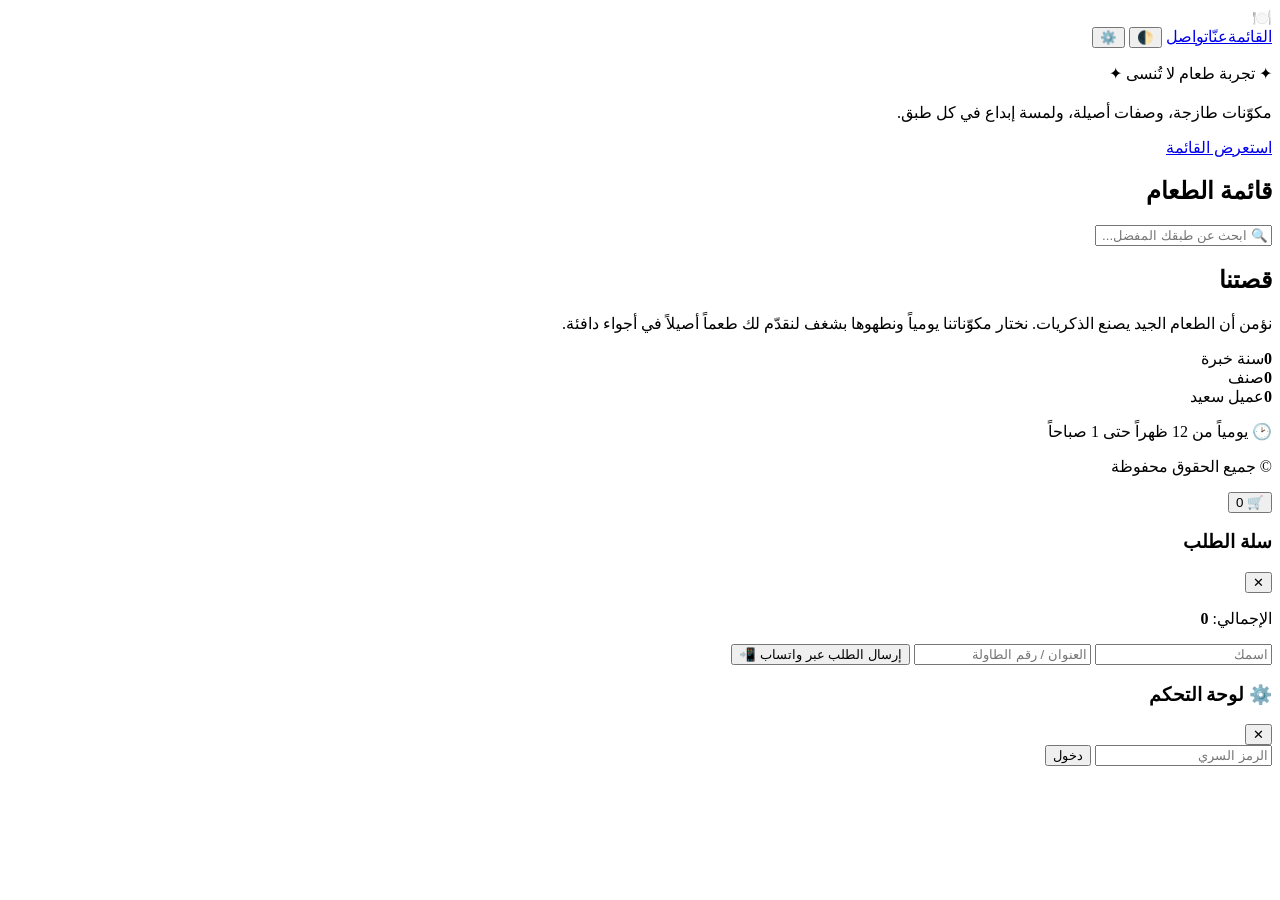
==== index.html @ f62815eb "Create index.html" ====
<!DOCTYPE html>
<html lang="ar" dir="rtl">
<head>
<meta charset="UTF-8">
<meta name="viewport" content="width=device-width, initial-scale=1">
<title>مطعم الذواقة | قائمة الطعام</title>
<meta name="description" content="تصفح قائمة الطعام واطلب مباشرة عبر واتساب">
<link rel="icon" href="data:image/svg+xml,<svg xmlns='http://www.w3.org/2000/svg' viewBox='0 0 100 100'><text y='.9em' font-size='90'>🍽️</text></svg>">
<link href="https://fonts.googleapis.com/css2?family=Cairo:wght@400;600;800&display=swap" rel="stylesheet">
<link rel="stylesheet" href="style.css">
</head>
<body>
<header class="nav">
  <div class="logo" id="logo">🍽️ <span id="rName"></span></div>
  <nav>
    <a href="#menu">القائمة</a><a href="#about">عنّا</a><a href="#contact">تواصل</a>
    <button id="themeBtn" title="الوضع">🌓</button>
    <button id="adminBtn" title="لوحة التحكم">⚙️</button>
  </nav>
</header>

<section class="hero">
  <div class="orb o1"></div><div class="orb o2"></div>
  <div class="hero-in reveal">
    <p class="tag">✦ تجربة طعام لا تُنسى ✦</p>
    <h1 id="heroTitle"></h1>
    <p class="sub">مكوّنات طازجة، وصفات أصيلة، ولمسة إبداع في كل طبق.</p>
    <a href="#menu" class="btn">استعرض القائمة</a>
    <span class="open" id="openState"></span>
  </div>
</section>

<section id="menu" class="wrap">
  <h2 class="title reveal">قائمة الطعام</h2>
  <input id="search" class="search" placeholder="🔍 ابحث عن طبقك المفضل...">
  <div id="chips" class="chips"></div>
  <div id="grid" class="grid"></div>
</section>

<section id="about" class="wrap about reveal">
  <h2 class="title">قصتنا</h2>
  <p>نؤمن أن الطعام الجيد يصنع الذكريات. نختار مكوّناتنا يومياً ونطهوها بشغف لنقدّم لك طعماً أصيلاً في أجواء دافئة.</p>
  <div class="stats">
    <div><b data-n="15">0</b><span>سنة خبرة</span></div>
    <div><b data-n="50">0</b><span>صنف</span></div>
    <div><b data-n="10000">0</b><span>عميل سعيد</span></div>
  </div>
</section>

<footer id="contact" class="wrap foot">
  <p>🕑 يومياً من 12 ظهراً حتى 1 صباحاً</p>
  <p id="phoneLine"></p>
  <p class="small">© <span id="yr"></span> جميع الحقوق محفوظة</p>
</footer>

<button id="cartBtn" class="fab">🛒 <span id="cartCount">0</span></button>

<aside id="cart" class="drawer">
  <div class="dh"><h3>سلة الطلب</h3><button data-close>✕</button></div>
  <div id="cartItems"></div>
  <div class="dfoot">
    <p>الإجمالي: <b id="total">0</b></p>
    <input id="custName" placeholder="اسمك">
    <input id="custAddr" placeholder="العنوان / رقم الطاولة">
    <button class="btn full" id="sendOrder">إرسال الطلب عبر واتساب 📲</button>
  </div>
</aside>

<div id="admin" class="modal">
  <div class="mbox">
    <div class="dh"><h3>⚙️ لوحة التحكم</h3><button data-close>✕</button></div>
    <div id="login">
      <input id="pin" type="password" placeholder="الرمز السري">
      <button class="btn full" id="loginBtn">دخول</button>
    </div>
    <div id="panel" hidden>
      <form id="form">
        <input id="fName" placeholder="اسم الصنف" required>
        <input id="fDesc" placeholder="الوصف">
        <div class="row">
          <input id="fPrice" type="number" min="0" step="any" placeholder="السعر" required>
          <input id="fCat" list="cats" placeholder="التصنيف" required>
          <datalist id="cats"></datalist>
          <input id="fEmoji" placeholder="إيموجي 🍕" maxlength="2">
        </div>
        <label class="file">📷 صورة (اختياري)<input id="fImg" type="file" accept="image/*" hidden></label>
        <button class="btn full" id="saveBtn">➕ إضافة الصنف</button>
      </form>
      <div id="list"></div>
      <div class="row tools">
        <button id="exportBtn">⬇️ نسخة احتياطية</button>
        <label class="file">⬆️ استيراد<input id="importFile" type="file" accept=".json" hidden></label>
        <button id="resetBtn">♻️ إعادة ضبط</button>
      </div>
    </div>
  </div>
</div>
<div id="toast" class="toast"></div>
<script src="app.js"></script>
</body>
</html>
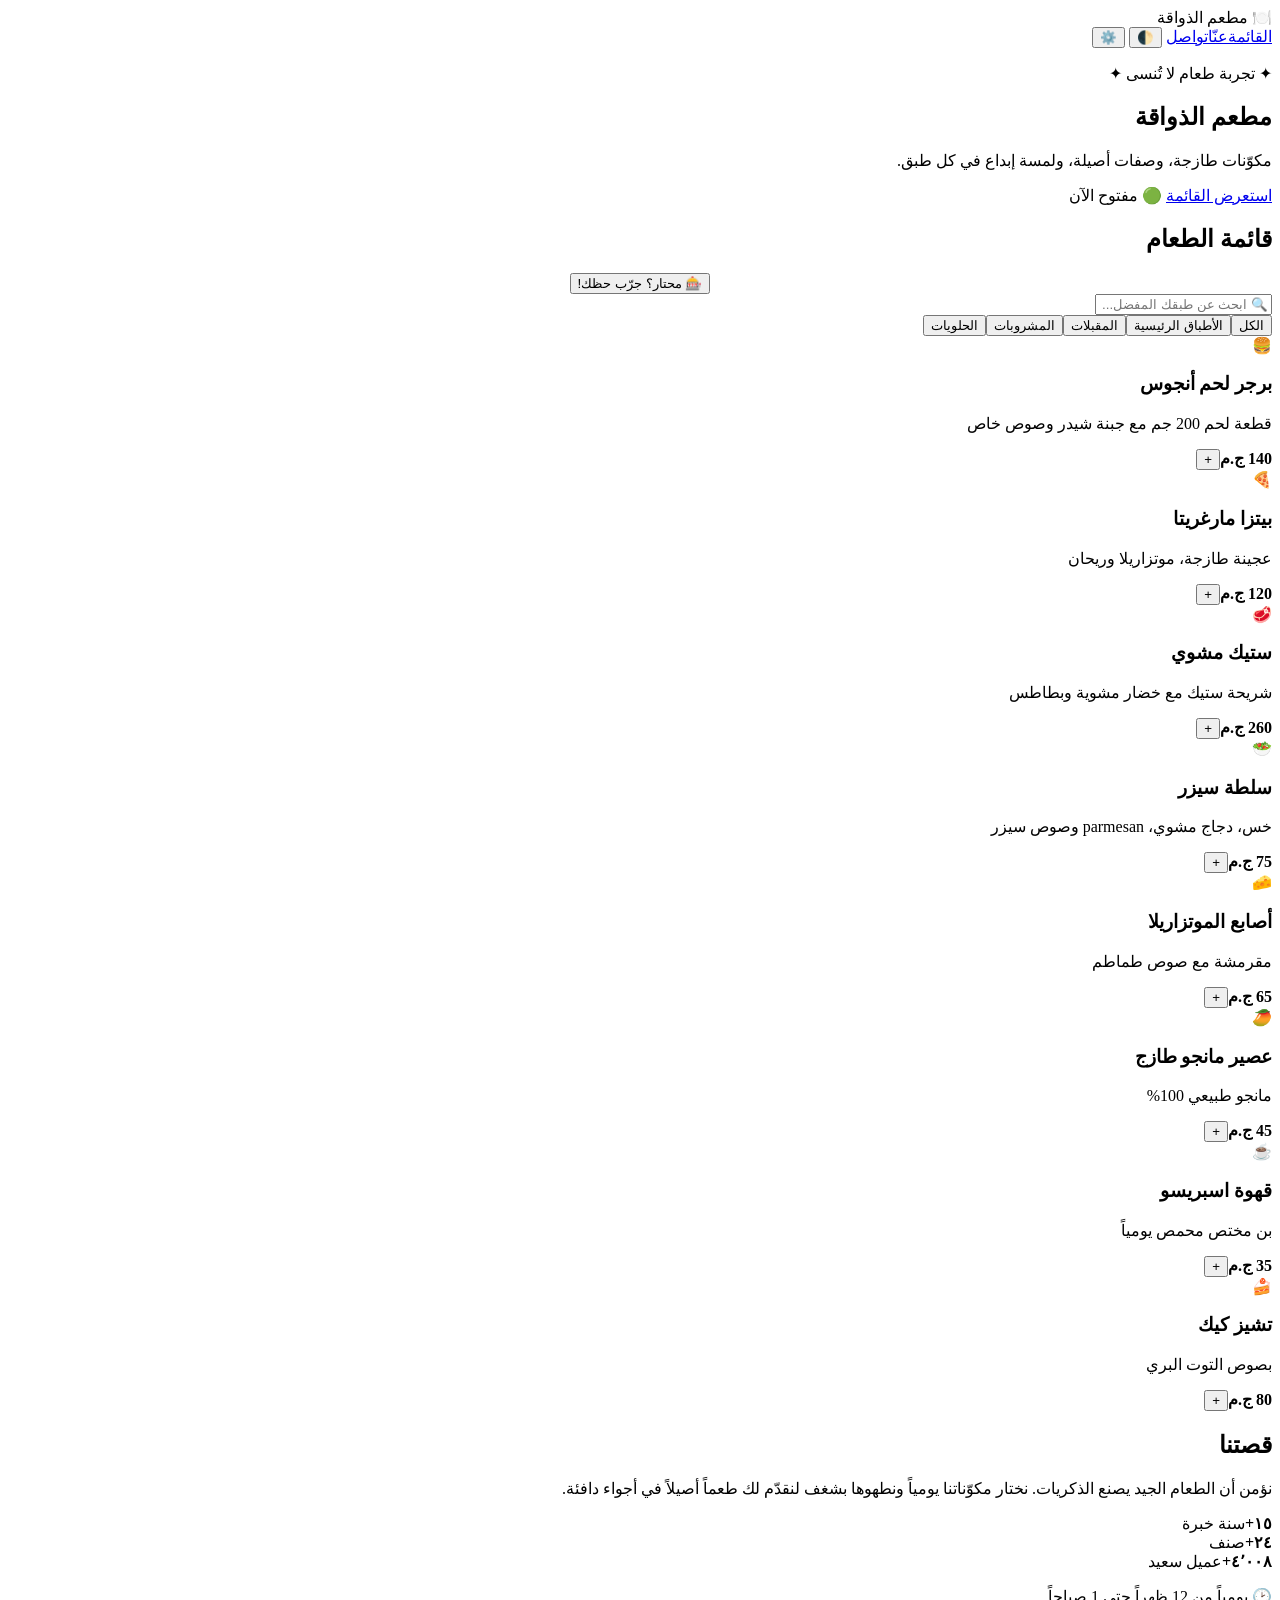
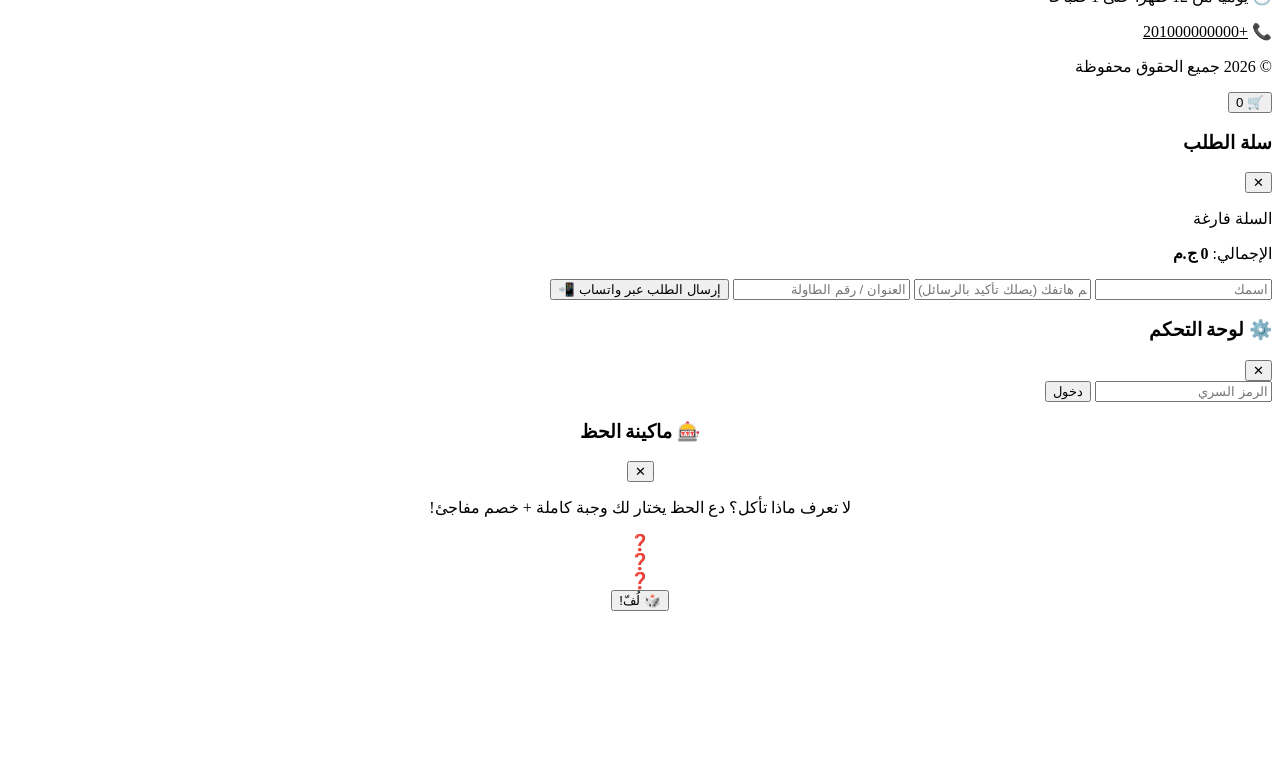
==== commit 67cbab42: "Rename RESTAURANT/index.html to index.html" ====
--- a/index.html
+++ b/index.html
@@ -32,6 +32,7 @@
 
 <section id="menu" class="wrap">
   <h2 class="title reveal">قائمة الطعام</h2>
+  <div style="text-align:center"><button class="btn luck" id="luckBtn">🎰 محتار؟ جرّب حظك!</button></div>
   <input id="search" class="search" placeholder="🔍 ابحث عن طبقك المفضل...">
   <div id="chips" class="chips"></div>
   <div id="grid" class="grid"></div>
@@ -61,6 +62,7 @@
   <div class="dfoot">
     <p>الإجمالي: <b id="total">0</b></p>
     <input id="custName" placeholder="اسمك">
+    <input id="custPhone" type="tel" inputmode="tel" placeholder="رقم هاتفك (يصلك تأكيد بالرسائل) 📱">
     <input id="custAddr" placeholder="العنوان / رقم الطاولة">
     <button class="btn full" id="sendOrder">إرسال الطلب عبر واتساب 📲</button>
   </div>
@@ -95,6 +97,15 @@
     </div>
   </div>
 </div>
+<div id="lucky" class="modal"><div class="mbox" style="text-align:center">
+  <div class="dh"><h3>🎰 ماكينة الحظ</h3><button data-close>✕</button></div>
+  <p style="color:var(--mut)">لا تعرف ماذا تأكل؟ دع الحظ يختار لك وجبة كاملة + خصم مفاجئ!</p>
+  <div class="reels"><div class="reel" id="r0">❓</div><div class="reel" id="r1">❓</div><div class="reel" id="r2">❓</div></div>
+  <div id="luckyRes"></div>
+  <button class="btn full" id="spinBtn">🎲 لُفّ!</button>
+  <button class="btn full" id="luckyAdd" hidden>🛒 أضف الوجبة للسلة</button>
+</div></div>
+<canvas id="fx"></canvas>
 <div id="toast" class="toast"></div>
 <script src="app.js"></script>
 </body>
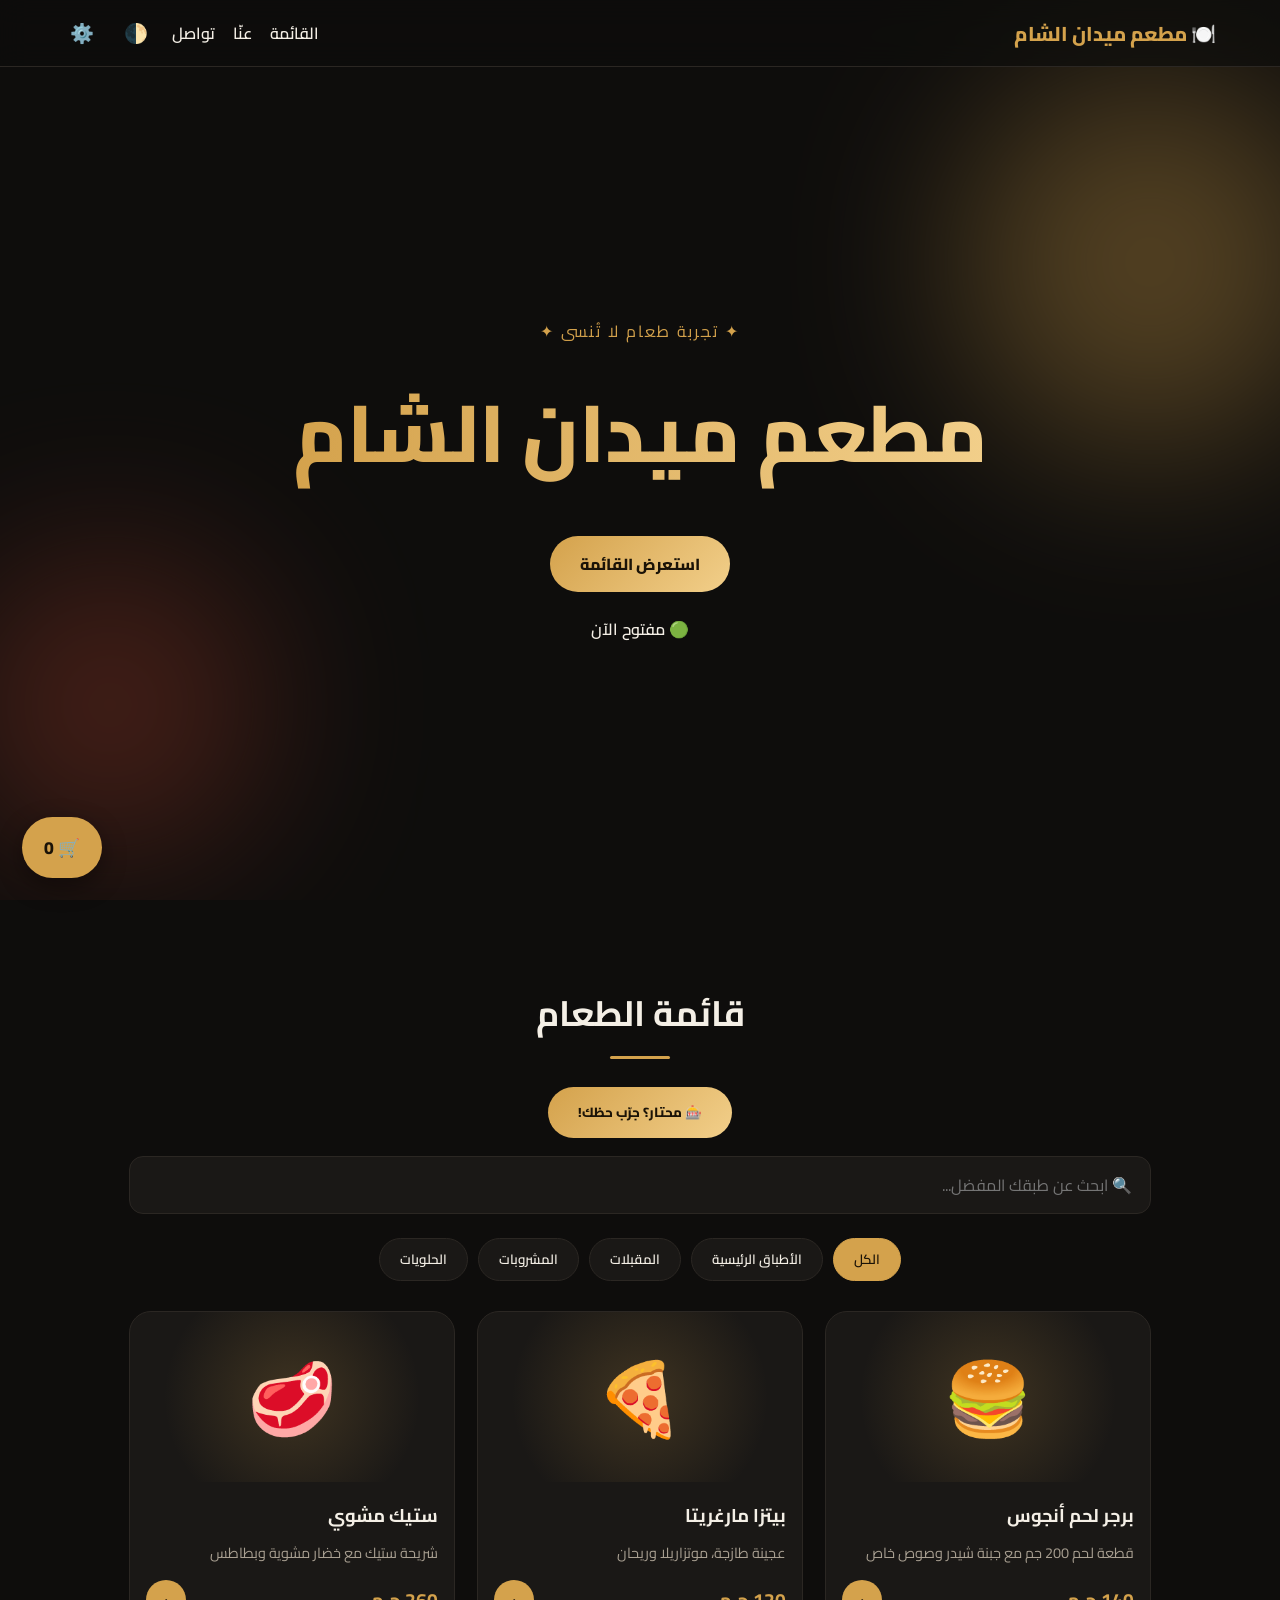
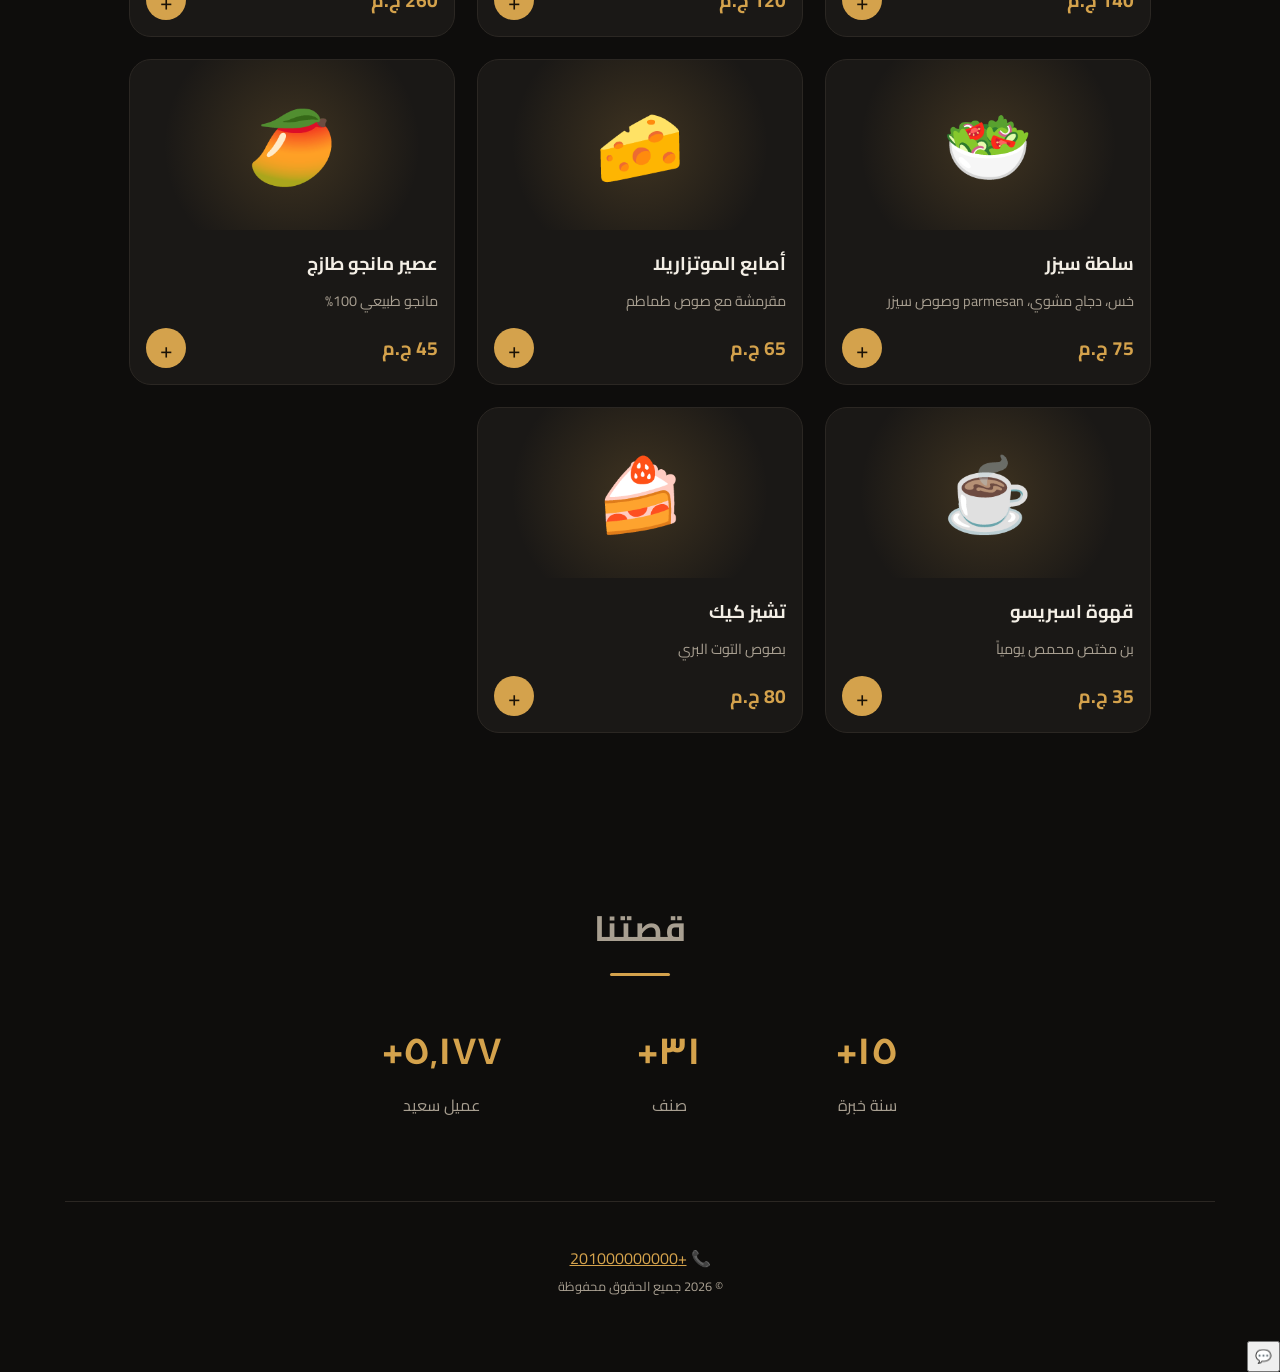
==== commit c89f5108: "Update index.html" ====
--- a/index.html
+++ b/index.html
@@ -24,7 +24,7 @@
   <div class="hero-in reveal">
     <p class="tag">✦ تجربة طعام لا تُنسى ✦</p>
     <h1 id="heroTitle"></h1>
-    <p class="sub">مكوّنات طازجة، وصفات أصيلة، ولمسة إبداع في كل طبق.</p>
+    <p class="sub" id="subTxt"></p>
     <a href="#menu" class="btn">استعرض القائمة</a>
     <span class="open" id="openState"></span>
   </div>
@@ -32,6 +32,7 @@
 
 <section id="menu" class="wrap">
   <h2 class="title reveal">قائمة الطعام</h2>
+  <div id="tableBanner" class="tbl" hidden></div>
   <div style="text-align:center"><button class="btn luck" id="luckBtn">🎰 محتار؟ جرّب حظك!</button></div>
   <input id="search" class="search" placeholder="🔍 ابحث عن طبقك المفضل...">
   <div id="chips" class="chips"></div>
@@ -40,7 +41,7 @@
 
 <section id="about" class="wrap about reveal">
   <h2 class="title">قصتنا</h2>
-  <p>نؤمن أن الطعام الجيد يصنع الذكريات. نختار مكوّناتنا يومياً ونطهوها بشغف لنقدّم لك طعماً أصيلاً في أجواء دافئة.</p>
+  <p id="aboutTxt"></p>
   <div class="stats">
     <div><b data-n="15">0</b><span>سنة خبرة</span></div>
     <div><b data-n="50">0</b><span>صنف</span></div>
@@ -49,7 +50,8 @@
 </section>
 
 <footer id="contact" class="wrap foot">
-  <p>🕑 يومياً من 12 ظهراً حتى 1 صباحاً</p>
+  <p id="hoursLine"></p>
+  <p id="addrLine"></p>
   <p id="phoneLine"></p>
   <p class="small">© <span id="yr"></span> جميع الحقوق محفوظة</p>
 </footer>
@@ -89,6 +91,8 @@
         <button class="btn full" id="saveBtn">➕ إضافة الصنف</button>
       </form>
       <div id="list"></div>
+      <details class="dt"><summary>🎨 تخصيص الموقع (الاسم، الألوان، الخط، التواصل...)</summary><form id="setForm"></form></details>
+      <details class="dt"><summary>🪑 رموز QR للطاولات</summary><div id="qrBox"></div></details>
       <div class="row tools">
         <button id="exportBtn">⬇️ نسخة احتياطية</button>
         <label class="file">⬆️ استيراد<input id="importFile" type="file" accept=".json" hidden></label>
@@ -99,11 +103,18 @@
 </div>
 <div id="lucky" class="modal"><div class="mbox" style="text-align:center">
   <div class="dh"><h3>🎰 ماكينة الحظ</h3><button data-close>✕</button></div>
-  <p style="color:var(--mut)">لا تعرف ماذا تأكل؟ دع الحظ يختار لك وجبة كاملة + خصم مفاجئ!</p>
+  <p style="color:var(--mut)">لا تعرف ماذا تأكل؟ دع الحظ يختار لك وجبة كاملة!</p>
   <div class="reels"><div class="reel" id="r0">❓</div><div class="reel" id="r1">❓</div><div class="reel" id="r2">❓</div></div>
   <div id="luckyRes"></div>
   <button class="btn full" id="spinBtn">🎲 لُفّ!</button>
   <button class="btn full" id="luckyAdd" hidden>🛒 أضف الوجبة للسلة</button>
+</div></div>
+<div class="hub" id="hub"><div class="hub-list" id="hubList"></div><button class="hub-btn" id="hubBtn" aria-label="تواصل">💬</button></div>
+<div id="reserve" class="modal"><div class="mbox">
+  <div class="dh"><h3>📅 حجز طاولة</h3><button data-close>✕</button></div>
+  <input id="rN" placeholder="الاسم"><input id="rPhone" type="tel" placeholder="رقم الهاتف">
+  <div class="row"><input id="rGuests" type="number" min="1" placeholder="عدد الأشخاص"><input id="rWhen" type="datetime-local"></div>
+  <button class="btn full" id="rSend">تأكيد الحجز</button>
 </div></div>
 <canvas id="fx"></canvas>
 <div id="toast" class="toast"></div>
--- a/style.css
+++ b/style.css
@@ -0,0 +1,85 @@
+:root{--bg:#0e0d0c;--card:#1a1816;--tx:#f4efe6;--mut:#a89f91;--gold:#d4a24c;--gold2:#f2cf8a;--br:#2b2723}
+:root[data-theme=light]{--bg:#faf6ef;--card:#fff;--tx:#231f1a;--mut:#7a7165;--br:#e8dfd0}
+*{box-sizing:border-box;margin:0}
+html{scroll-behavior:smooth}
+body{font-family:Cairo,Tahoma,sans-serif;background:var(--bg);color:var(--tx);transition:.3s}
+button,input{font-family:inherit}
+.nav{position:fixed;top:0;inset-inline:0;z-index:20;display:flex;justify-content:space-between;align-items:center;padding:14px 5%;backdrop-filter:blur(14px);background:color-mix(in srgb,var(--bg) 70%,transparent);border-bottom:1px solid var(--br)}
+.logo{font-weight:800;font-size:1.25rem;color:var(--gold)}
+.nav nav{display:flex;gap:18px;align-items:center}
+.nav a{color:var(--tx);text-decoration:none;font-weight:600}
+.nav a:hover{color:var(--gold)}
+.nav button{background:none;border:0;font-size:1.2rem;cursor:pointer}
+.hero{min-height:100vh;display:grid;place-items:center;text-align:center;position:relative;overflow:hidden;padding:100px 5% 40px}
+.orb{position:absolute;border-radius:50%;filter:blur(90px);opacity:.35;animation:float 9s ease-in-out infinite}
+.o1{width:380px;height:380px;background:var(--gold);top:8%;right:-60px}
+.o2{width:300px;height:300px;background:#b5442f;bottom:5%;left:-40px;animation-delay:-4s}
+@keyframes float{50%{transform:translateY(40px) scale(1.1)}}
+.hero-in{position:relative}
+.tag{color:var(--gold);letter-spacing:2px;margin-bottom:12px}
+h1{font-size:clamp(2.4rem,7vw,5rem);font-weight:800;background:linear-gradient(90deg,var(--gold),var(--gold2),var(--gold));-webkit-background-clip:text;background-clip:text;color:transparent;background-size:200%;animation:shine 5s linear infinite}
+@keyframes shine{to{background-position:200%}}
+.sub{color:var(--mut);margin:16px auto 28px;max-width:480px;font-size:1.1rem}
+.btn{background:linear-gradient(135deg,var(--gold),var(--gold2));color:#1b1307;border:0;padding:13px 30px;border-radius:50px;font-weight:800;cursor:pointer;text-decoration:none;display:inline-block;transition:.25s}
+.btn:hover{transform:translateY(-3px);box-shadow:0 10px 30px #d4a24c55}
+.btn.full{width:100%;margin-top:10px}
+.open{display:block;margin-top:22px;font-weight:600}
+.wrap{max-width:1150px;margin:auto;padding:80px 5%}
+.title{text-align:center;font-size:2.2rem;margin-bottom:28px}
+.title::after{content:"";display:block;width:60px;height:3px;background:var(--gold);margin:10px auto 0;border-radius:3px}
+.search,#admin input,.dfoot input{width:100%;padding:13px 18px;border-radius:14px;border:1px solid var(--br);background:var(--card);color:var(--tx);margin-bottom:10px;font-size:1rem}
+.chips{display:flex;gap:10px;flex-wrap:wrap;justify-content:center;margin:14px 0 30px}
+.chip{padding:8px 20px;border-radius:50px;border:1px solid var(--br);background:var(--card);color:var(--tx);cursor:pointer;font-weight:600;transition:.2s}
+.chip.on,.chip:hover{background:var(--gold);color:#1b1307;border-color:var(--gold)}
+.grid{display:grid;grid-template-columns:repeat(auto-fill,minmax(260px,1fr));gap:22px}
+.card{background:var(--card);border:1px solid var(--br);border-radius:22px;overflow:hidden;transition:.3s;display:flex;flex-direction:column}
+.card:hover{transform:translateY(-8px);border-color:var(--gold);box-shadow:0 18px 40px #0005}
+.pic{height:170px;display:grid;place-items:center;font-size:4.5rem;background:radial-gradient(circle,#d4a24c33,transparent 70%)}
+.pic img{width:100%;height:100%;object-fit:cover}
+.cb{padding:16px;display:flex;flex-direction:column;flex:1;gap:6px}
+.cb h3{font-size:1.15rem}
+.cb p{color:var(--mut);font-size:.9rem;flex:1}
+.pr{display:flex;justify-content:space-between;align-items:center;margin-top:8px}
+.pr b{color:var(--gold);font-size:1.2rem}
+.add{width:40px;height:40px;border-radius:50%;border:0;background:var(--gold);color:#1b1307;font-size:1.4rem;cursor:pointer;transition:.2s}
+.add:hover{transform:rotate(90deg) scale(1.1)}
+.empty{text-align:center;color:var(--mut);grid-column:1/-1}
+.about{text-align:center;max-width:760px;color:var(--mut);line-height:2}
+.stats{display:flex;justify-content:space-around;margin-top:36px;flex-wrap:wrap;gap:20px}
+.stats b{display:block;font-size:2.4rem;color:var(--gold)}
+.foot{text-align:center;border-top:1px solid var(--br);padding-block:40px;color:var(--mut);line-height:2}
+.small{font-size:.8rem}
+.fab{position:fixed;bottom:22px;left:22px;z-index:30;background:var(--gold);color:#1b1307;border:0;border-radius:50px;padding:14px 22px;font-size:1.1rem;font-weight:800;cursor:pointer;box-shadow:0 8px 24px #0006}
+.drawer{position:fixed;top:0;bottom:0;left:0;width:min(400px,100%);background:var(--bg);z-index:50;transform:translateX(-105%);transition:.35s;padding:20px;display:flex;flex-direction:column;border-inline-end:1px solid var(--br)}
+.drawer.open{transform:none}
+.dh{display:flex;justify-content:space-between;align-items:center;margin-bottom:14px}
+.dh button{background:none;border:0;color:var(--tx);font-size:1.3rem;cursor:pointer}
+#cartItems{flex:1;overflow:auto}
+.ci{display:flex;justify-content:space-between;align-items:center;padding:10px 0;border-bottom:1px solid var(--br);gap:8px}
+.q button{width:28px;height:28px;border-radius:50%;border:1px solid var(--br);background:var(--card);color:var(--tx);cursor:pointer}
+.dfoot{padding-top:12px}
+.modal{position:fixed;inset:0;background:#000a;z-index:60;display:none;place-items:center;padding:16px}
+.modal.open{display:grid}
+.mbox{background:var(--bg);border:1px solid var(--br);border-radius:22px;padding:22px;width:min(560px,100%);max-height:92vh;overflow:auto}
+.row{display:flex;gap:8px}
+.row input{min-width:0}
+.file,.tools button{display:inline-block;padding:10px 14px;border:1px dashed var(--gold);border-radius:12px;cursor:pointer;color:var(--gold);background:none;font-size:.9rem}
+.tools{margin-top:16px;flex-wrap:wrap}
+.li{display:flex;align-items:center;gap:10px;padding:10px;border-bottom:1px solid var(--br)}
+.li span{flex:1}
+.li button{border:0;background:none;cursor:pointer;font-size:1.1rem}
+.toast{position:fixed;bottom:90px;left:50%;transform:translate(-50%,30px);background:var(--gold);color:#1b1307;padding:10px 22px;border-radius:50px;font-weight:700;opacity:0;pointer-events:none;transition:.3s;z-index:99}
+.toast.show{opacity:1;transform:translate(-50%,0)}
+.reveal{opacity:0;transform:translateY(30px);transition:.8s}
+.reveal.in{opacity:1;transform:none}
+@media(max-width:600px){.nav nav a{display:none}}
+
+.luck{margin-bottom:18px;animation:pulse 2s infinite}
+@keyframes pulse{50%{box-shadow:0 0 0 14px #d4a24c00,0 0 30px #d4a24c88}}
+.reels{display:flex;gap:12px;justify-content:center;margin:22px 0}
+.reel{width:92px;height:110px;border-radius:18px;background:var(--card);border:2px solid var(--gold);display:grid;place-items:center;font-size:3.4rem;box-shadow:inset 0 0 20px #0006}
+.reel.spin{animation:blur .12s linear infinite}
+@keyframes blur{50%{transform:translateY(-6px);filter:blur(2px)}}
+#luckyRes{min-height:70px;line-height:1.9;margin-bottom:6px}
+#luckyRes .win{color:var(--gold);font-weight:800;font-size:1.1rem}
+#fx{position:fixed;inset:0;pointer-events:none;z-index:200}
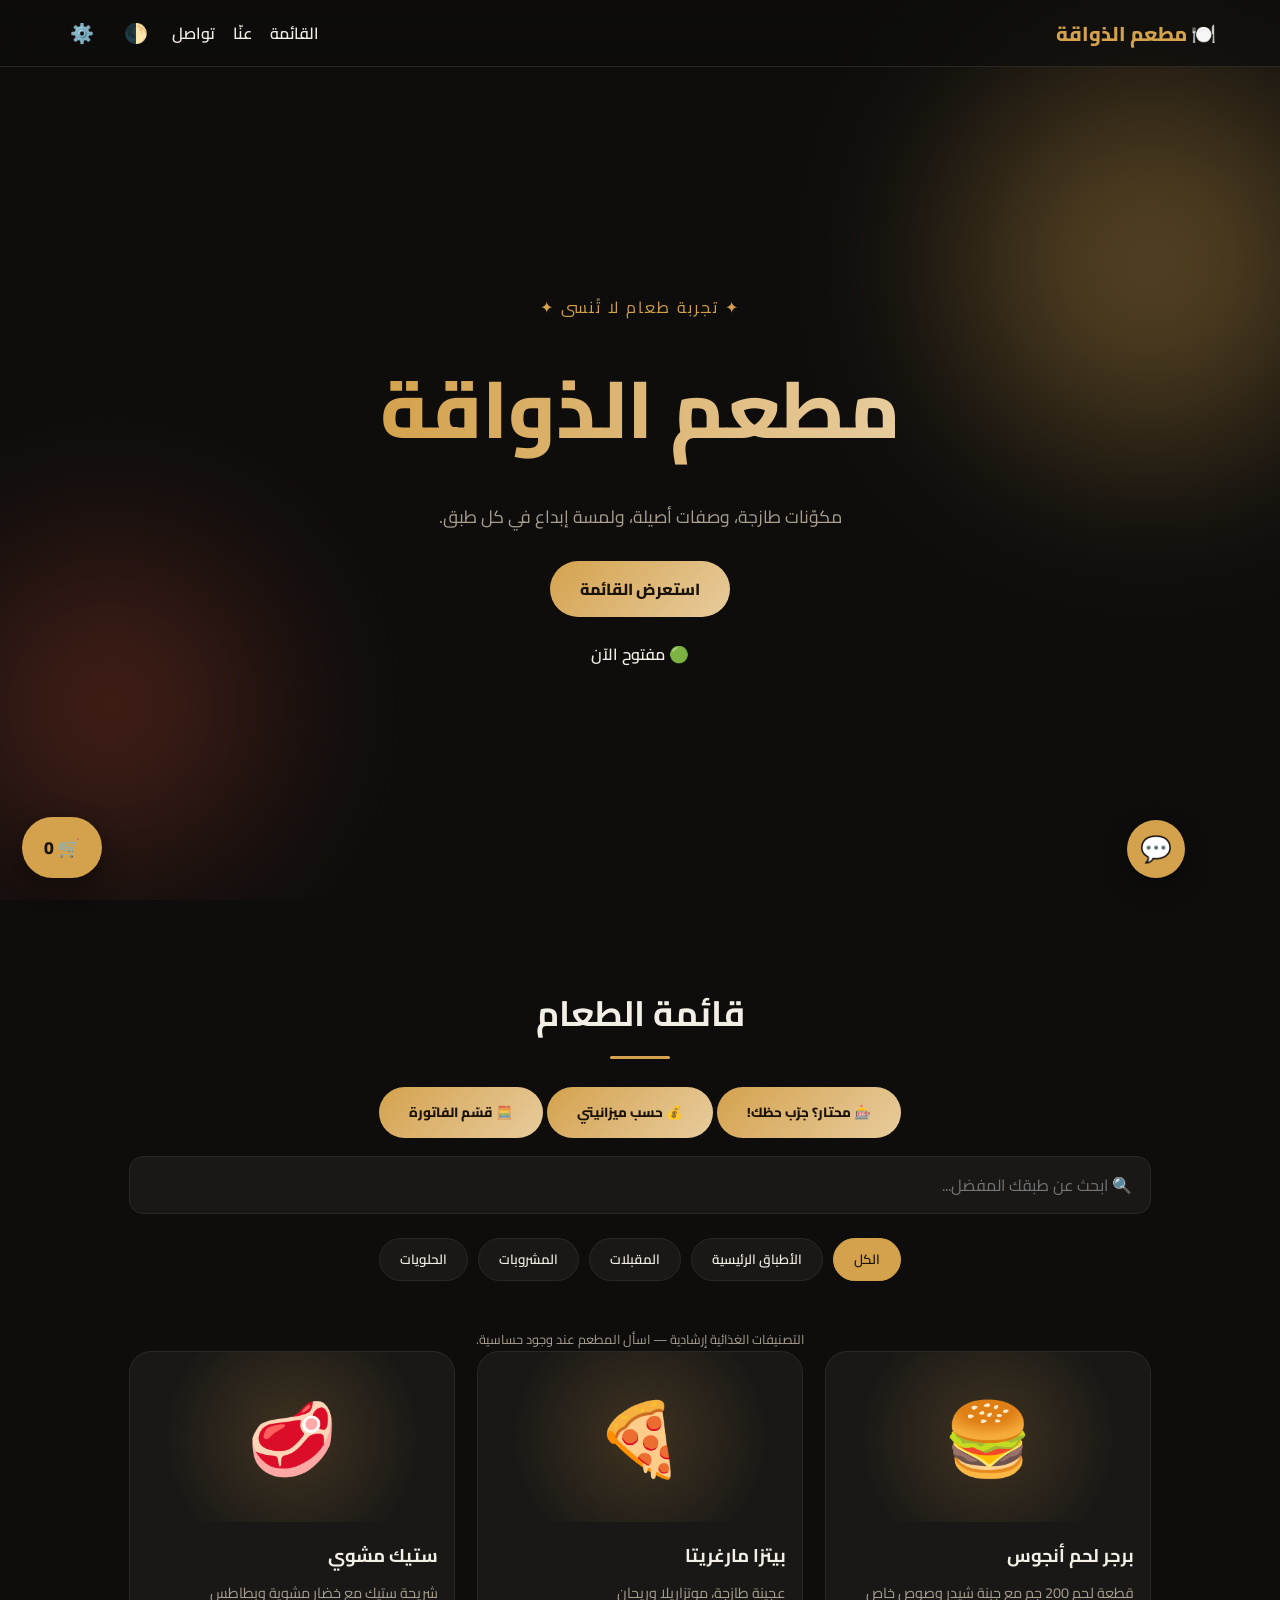
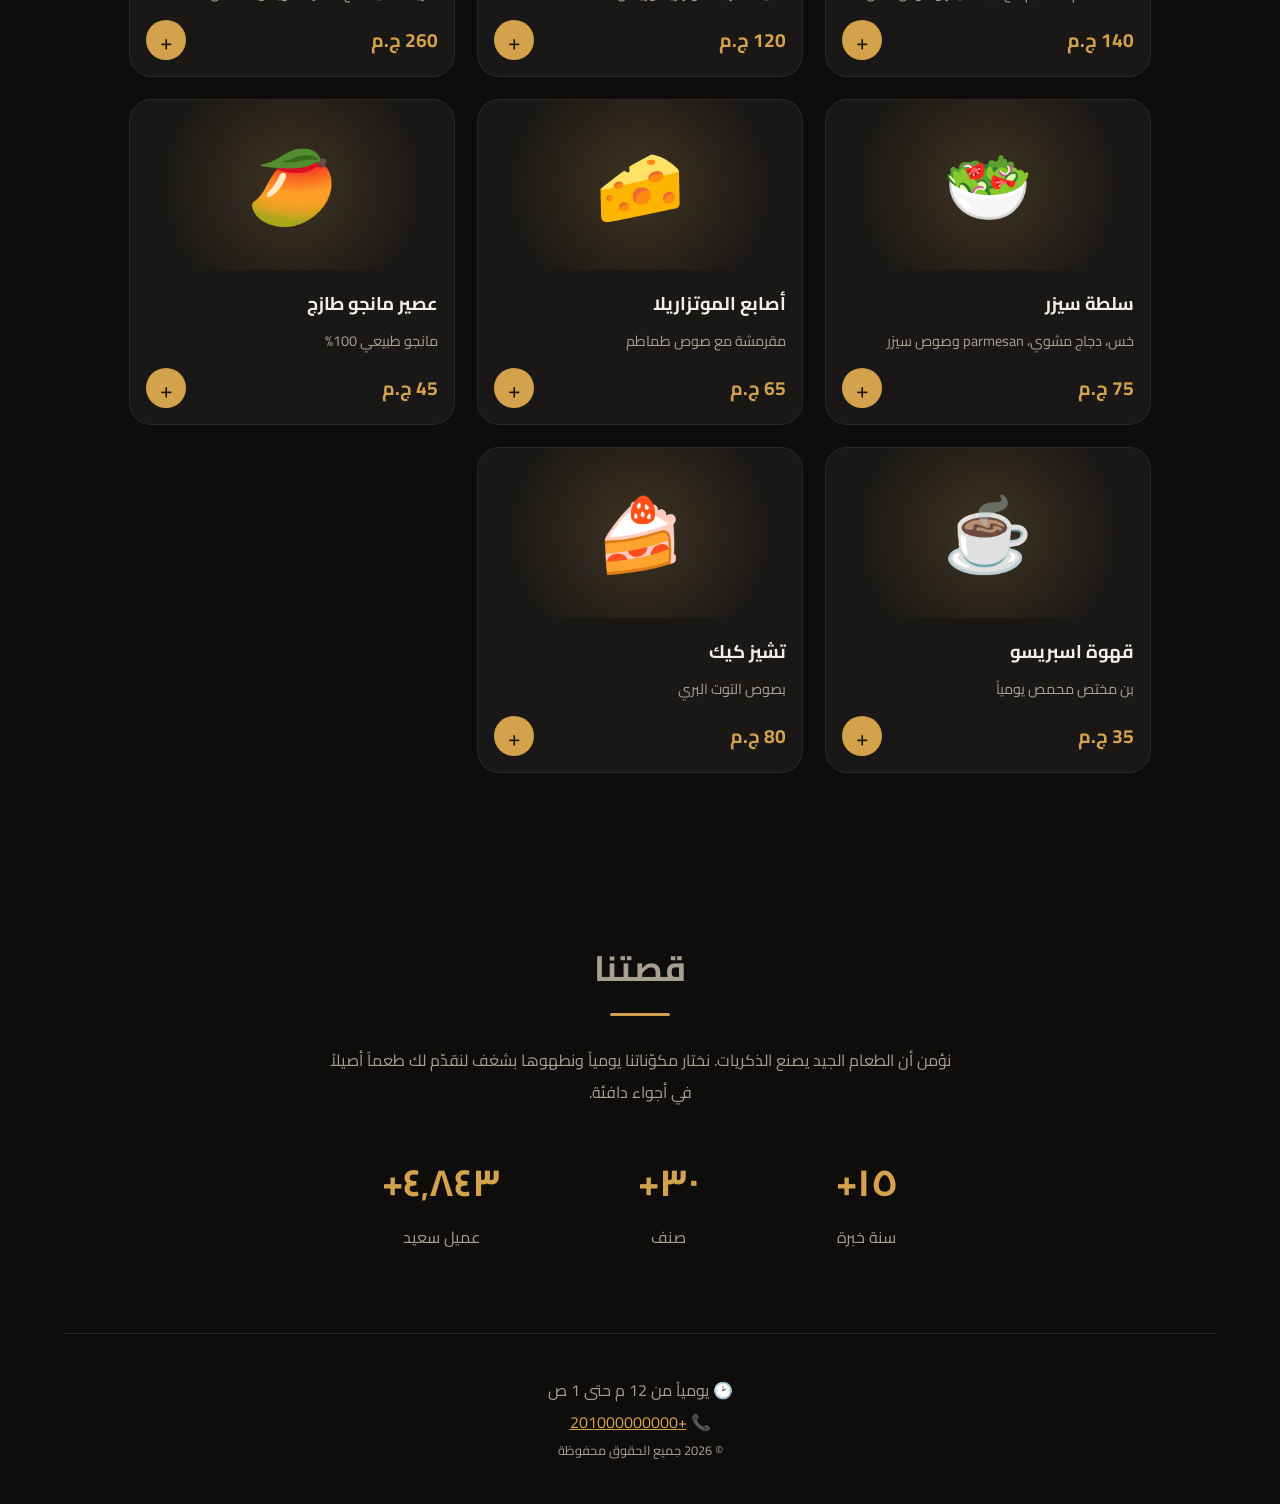
==== commit ec57c0b6: "Update index.html" ====
--- a/index.html
+++ b/index.html
@@ -33,9 +33,13 @@
 <section id="menu" class="wrap">
   <h2 class="title reveal">قائمة الطعام</h2>
   <div id="tableBanner" class="tbl" hidden></div>
-  <div style="text-align:center"><button class="btn luck" id="luckBtn">🎰 محتار؟ جرّب حظك!</button></div>
+  <div style="text-align:center"><button class="btn luck" id="luckBtn">🎰 محتار؟ جرّب حظك!</button>
+  <button class="btn tool" id="budgetBtn">💰 حسب ميزانيتي</button>
+  <button class="btn tool" id="splitBtn">🧮 قسّم الفاتورة</button></div>
   <input id="search" class="search" placeholder="🔍 ابحث عن طبقك المفضل...">
   <div id="chips" class="chips"></div>
+  <div id="diet" class="chips"></div>
+  <p class="small" style="text-align:center;color:var(--mut);margin-top:-14px">التصنيفات الغذائية إرشادية — اسأل المطعم عند وجود حساسية.</p>
   <div id="grid" class="grid"></div>
 </section>
 
@@ -61,6 +65,7 @@
 <aside id="cart" class="drawer">
   <div class="dh"><h3>سلة الطلب</h3><button data-close>✕</button></div>
   <div id="cartItems"></div>
+  <div id="pairBox"></div>
   <div class="dfoot">
     <p>الإجمالي: <b id="total">0</b></p>
     <input id="custName" placeholder="اسمك">
@@ -87,11 +92,14 @@
           <datalist id="cats"></datalist>
           <input id="fEmoji" placeholder="إيموجي 🍕" maxlength="2">
         </div>
+        <input id="fCal" type="number" min="0" placeholder="السعرات الحرارية (اختياري)">
+        <div class="tgs" id="fTags"><label><input type="checkbox" value="keto"> 🥑 كيتو</label><label><input type="checkbox" value="vegan"> 🌱 نباتي</label><label><input type="checkbox" value="gf"> 🌾 بدون جلوتين</label><label><input type="checkbox" value="df"> 🥛 بدون ألبان</label></div>
         <label class="file">📷 صورة (اختياري)<input id="fImg" type="file" accept="image/*" hidden></label>
         <button class="btn full" id="saveBtn">➕ إضافة الصنف</button>
       </form>
       <div id="list"></div>
       <details class="dt"><summary>🎨 تخصيص الموقع (الاسم، الألوان، الخط، التواصل...)</summary><form id="setForm"></form></details>
+      <details class="dt" id="kDet"><summary>🍳 شاشة المطبخ (حالة الطلبات)</summary><div id="kitchen"></div></details>
       <details class="dt"><summary>🪑 رموز QR للطاولات</summary><div id="qrBox"></div></details>
       <div class="row tools">
         <button id="exportBtn">⬇️ نسخة احتياطية</button>
@@ -116,6 +124,21 @@
   <div class="row"><input id="rGuests" type="number" min="1" placeholder="عدد الأشخاص"><input id="rWhen" type="datetime-local"></div>
   <button class="btn full" id="rSend">تأكيد الحجز</button>
 </div></div>
+<div id="budget" class="modal"><div class="mbox">
+  <div class="dh"><h3>💰 اقتراحات حسب ميزانيتك</h3><button data-close>✕</button></div>
+  <div class="row"><input id="bAmt" type="number" min="1" placeholder="ميزانيتك (مثلاً 200)"><input id="bPpl" type="number" min="1" value="1" placeholder="عدد الأشخاص"></div>
+  <p class="small" id="bNote" style="color:var(--mut)"></p>
+  <button class="btn full" id="bGo">اقترح لي 🔍</button><div id="bRes"></div>
+</div></div>
+<div id="split" class="modal"><div class="mbox">
+  <div class="dh"><h3>🧮 قسّم الفاتورة</h3><button data-close>✕</button></div>
+  <input id="sAmt" type="number" min="0" placeholder="إجمالي الفاتورة">
+  <div class="row"><input id="sPpl" type="number" min="1" value="2" placeholder="عدد الأفراد"><select id="sTip"><option value="0">بدون إكرامية</option><option value="5">إكرامية 5%</option><option value="10">إكرامية 10%</option><option value="15">إكرامية 15%</option></select></div>
+  <div id="sRes" class="sres"></div>
+</div></div>
+<div id="track" class="modal"><div class="mbox">
+  <div class="dh"><h3>📦 تتبع طلبك مباشرة</h3><button data-close>✕</button></div><div id="trackBody"></div>
+</div></div>
 <canvas id="fx"></canvas>
 <div id="toast" class="toast"></div>
 <script src="app.js"></script>
--- a/style.css
+++ b/style.css
@@ -83,3 +83,20 @@
 #luckyRes{min-height:70px;line-height:1.9;margin-bottom:6px}
 #luckyRes .win{color:var(--gold);font-weight:800;font-size:1.1rem}
 #fx{position:fixed;inset:0;pointer-events:none;z-index:200}
+
+#admin textarea,#admin select{width:100%;padding:12px 16px;border-radius:14px;border:1px solid var(--br);background:var(--card);color:var(--tx);margin:4px 0 10px;font-family:inherit}
+#setForm label{display:block;font-size:.85rem;color:var(--mut);margin-top:6px}
+#setForm input[type=color]{height:46px;padding:4px}
+.dt{margin-top:16px;border:1px solid var(--br);border-radius:14px;padding:12px}
+.dt summary{cursor:pointer;font-weight:700;color:var(--gold)}
+.qrs{display:grid;grid-template-columns:repeat(auto-fill,minmax(120px,1fr));gap:12px;text-align:center;margin:14px 0;font-size:.85rem}
+.qrs img{border-radius:10px;background:#fff;padding:4px}
+.tbl{background:linear-gradient(135deg,var(--gold),var(--gold2));color:#1b1307;font-weight:800;text-align:center;padding:12px;border-radius:16px;margin-bottom:18px}
+.hub{position:fixed;bottom:22px;right:22px;z-index:30;display:flex;flex-direction:column;align-items:flex-end;gap:10px}
+.hub-btn{width:58px;height:58px;border-radius:50%;border:0;background:var(--gold);font-size:1.6rem;cursor:pointer;box-shadow:0 8px 24px #0006;transition:.3s}
+.hub.open .hub-btn{transform:rotate(90deg)}
+.hub-list{display:flex;flex-direction:column;gap:8px;align-items:flex-end;pointer-events:none}
+.hub-i{display:flex;align-items:center;gap:10px;background:var(--card);color:var(--tx);border:1px solid var(--br);padding:9px 16px;border-radius:50px;text-decoration:none;font-weight:600;opacity:0;transform:translateY(20px) scale(.8);transition:.3s;box-shadow:0 6px 18px #0004}
+.hub.open .hub-list{pointer-events:auto}
+.hub.open .hub-i{opacity:1;transform:none}
+.hub.open .hub-i:nth-last-child(2){transition-delay:.05s}.hub.open .hub-i:nth-last-child(3){transition-delay:.1s}.hub.open .hub-i:nth-last-child(4){transition-delay:.15s}
